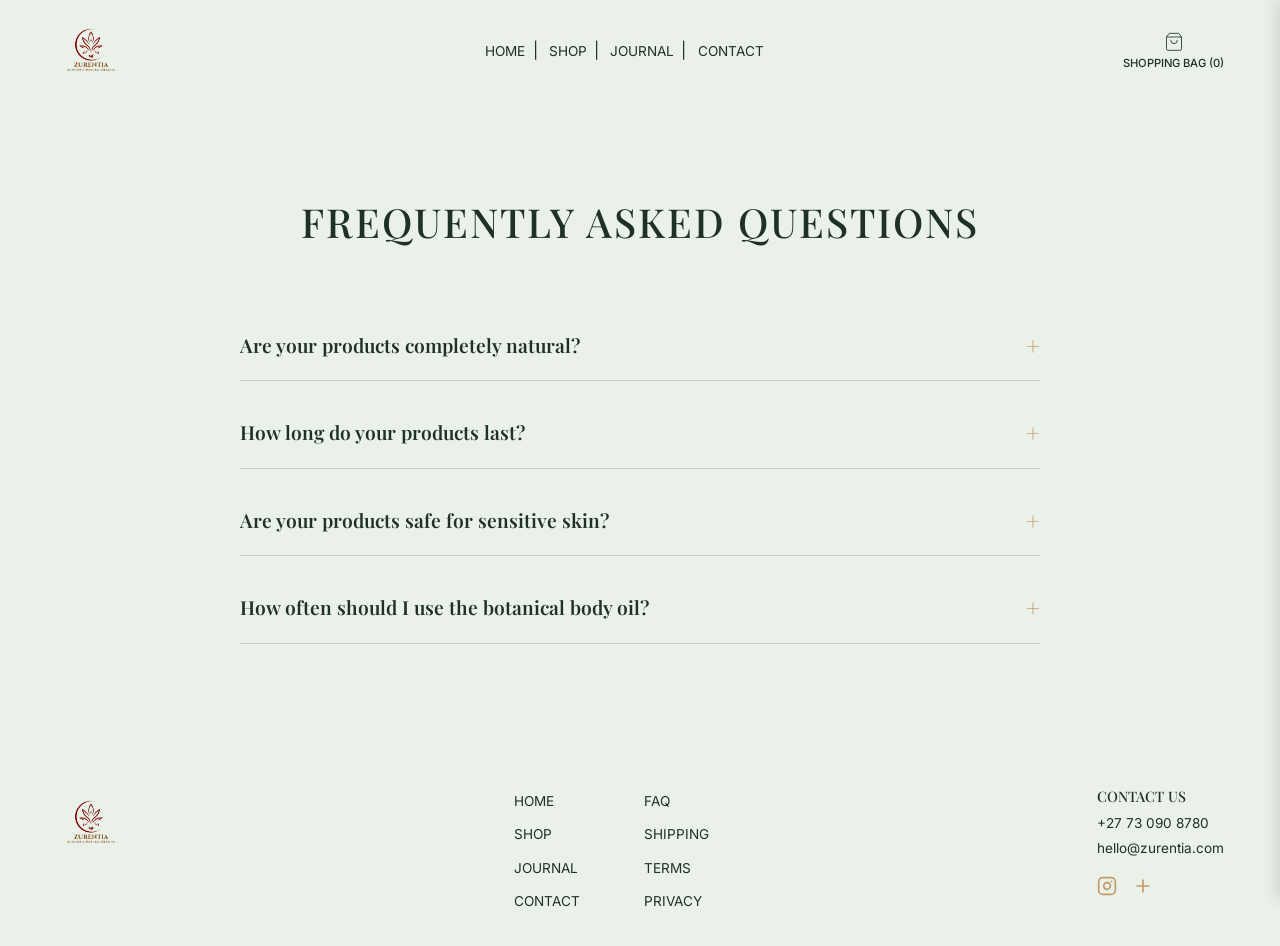
==== faq.html @ d0d3191d "feat: enhance UI/UX, add cookies prompt, scroll-to-top, and info pages" ====
<!DOCTYPE html>
<html lang="en">
<head>
    <meta charset="UTF-8">
    <meta name="viewport" content="width=device-width, initial-scale=1.0">
    <meta name="description" content="Frequently Asked Questions about Zurentia's natural healing products.">
    <title>FAQ | Zurentia | Authentic Natural Healing</title>
    <link href="https://fonts.googleapis.com/css2?family=Playfair+Display:ital,wght@0,400..900;1,400..900&family=Inter:wght@300;400;500;600&display=swap" rel="stylesheet">
    <link rel="icon" type="image/png" href="assets/logo.png">
    <link rel="stylesheet" href="styles.css">
</head>
<body>
    <header class="site-header">
        <div class="container header-inner">
            <div class="logo">
                <a href="index.html"><img src="assets/logo.png" alt="Zurentia Logo" id="logo-img"></a>
            </div>
            <nav class="main-nav">
                <ul>
                    <li><a href="index.html">HOME</a> <span class="separator">|</span></li>
                    <li><a href="shop.html">SHOP</a> <span class="separator">|</span></li>
                    <li><a href="index.html#journal">JOURNAL</a> <span class="separator">|</span></li>
                    <li><a href="index.html#contact">CONTACT</a></li>
                </ul>
            </nav>
            <div class="header-actions">
                <button class="action-item" id="cart-trigger" aria-label="Shopping Bag">
                    <svg aria-hidden="true" xmlns="http://www.w3.org/2000/svg" width="20" height="20" viewBox="0 0 24 24" fill="none" stroke="currentColor" stroke-width="1.5" stroke-linecap="round" stroke-linejoin="round"><path d="M6 2L3 6v14a2 2 0 0 0 2 2h14a2 2 0 0 0 2-2V6l-3-4z"></path><line x1="3" y1="6" x2="21" y2="6"></line><path d="M16 10a4 4 0 0 1-8 0"></path></svg>
                    <span>Shopping Bag (<span id="cart-count">0</span>)</span>
                </button>
            </div>
        </div>
    </header>

    <main class="container text-page animate-on-scroll visible">
        <h1>FREQUENTLY ASKED QUESTIONS</h1>
        
        <details class="faq-item">
            <summary>Are your products completely natural?</summary>
            <p>Yes. We pride ourselves on using 100% natural, sustainably sourced botanical ingredients. We never use synthetic fragrances, parabens, or artificial colors in our formulations.</p>
        </details>
        <details class="faq-item">
            <summary>How long do your products last?</summary>
            <p>Because we don't use chemical preservatives, our products have a natural shelf life of approximately 6 to 12 months. We recommend keeping them out of direct sunlight and in a cool, dry place to maintain their potency.</p>
        </details>
        <details class="faq-item">
            <summary>Are your products safe for sensitive skin?</summary>
            <p>Our ingredients are chosen for their gentle, healing properties, making them generally safe for all skin types. However, because botanicals are potent, we recommend doing a small patch test before full use if you have highly sensitive skin or known plant allergies.</p>
        </details>
        <details class="faq-item">
            <summary>How often should I use the botanical body oil?</summary>
            <p>For best results, we recommend applying our body oils daily, ideally right after a warm bath or shower when your skin is slightly damp, allowing it to deeply absorb the nourishing oils.</p>
        </details>
    </main>

    <footer class="site-footer">
        <div class="container footer-inner">
            <div class="footer-logo logo">
                <img src="assets/logo.png" alt="Zurentia Logo" class="bw-logo">
            </div>
            <div class="footer-links">
                <ul>
                    <li><a href="index.html">HOME</a></li>
                    <li><a href="shop.html">SHOP</a></li>
                    <li><a href="index.html#journal">JOURNAL</a></li>
                    <li><a href="index.html#contact">CONTACT</a></li>
                </ul>
                <ul>
                    <li><a href="faq.html" class="active">FAQ</a></li>
                    <li><a href="shipping.html">SHIPPING</a></li>
                    <li><a href="terms.html">TERMS</a></li>
                    <li><a href="privacy.html">PRIVACY</a></li>
                </ul>
            </div>
            <div class="footer-contact">
                <h4>CONTACT US</h4>
                <p>+27 73 090 8780</p>
                <p><a href="mailto:hello@zurentia.com">hello@zurentia.com</a></p>
                <div class="social-links">
                    <a href="#" aria-label="Instagram"><svg aria-hidden="true" xmlns="http://www.w3.org/2000/svg" width="20" height="20" viewBox="0 0 24 24" fill="none" stroke="currentColor" stroke-width="2" stroke-linecap="round" stroke-linejoin="round"><rect x="2" y="2" width="20" height="20" rx="5" ry="5"></rect><path d="M16 11.37A4 4 0 1 1 12.63 8 4 4 0 0 1 16 11.37z"></path><line x1="17.5" y1="6.5" x2="17.51" y2="6.5"></line></svg></a>
                    <a href="#" aria-label="Facebook"><svg aria-hidden="true" xmlns="http://www.w3.org/2000/svg" width="20" height="20" viewBox="0 0 24 24" fill="none" stroke="currentColor" stroke-width="2" stroke-linecap="round" stroke-linejoin="round"><line x1="12" y1="5" x2="12" y2="19"></line><line x1="5" y1="12" x2="19" y2="12"></line></svg></a>
                </div>
            </div>
        </div>
    </footer>

    <!-- Cart Drawer -->
    <div id="cart-overlay" class="cart-overlay" aria-hidden="true"></div>
    <aside id="cart-drawer" class="cart-drawer" aria-hidden="true">
        <div class="cart-header"><h2 id="drawer-title">Your Bag</h2><button class="cart-close" id="cart-close">&times;</button></div>
        <div id="cart-view" class="drawer-view active"><div class="cart-items" id="cart-items-container"></div><div class="cart-footer"><div class="cart-total"><span>Total</span><span id="cart-total-price">R 0</span></div><button class="btn btn-primary checkout-btn" id="go-to-checkout-btn">PROCEED TO CHECKOUT</button></div></div>
        <div id="checkout-view" class="drawer-view">
            <div class="checkout-form-container">
                <form id="whatsapp-checkout-form">
                    <div class="form-group"><label>Full Name</label><input type="text" id="customer-name" required></div>
                    <div class="form-group"><label>Phone Number</label><input type="text" id="customer-phone" required></div>
                    <div class="form-group"><label>Delivery Method</label><div class="radio-group"><label><input type="radio" name="delivery-method" value="Collection" checked> Collection</label><label><input type="radio" name="delivery-method" value="Delivery"> Delivery</label></div></div>
                    <div class="form-group" id="address-group" style="display: none;"><label>Delivery Address</label><textarea id="customer-address" rows="3"></textarea></div>
                </form>
            </div>
            <div class="cart-footer"><button class="btn btn-outline back-to-cart-btn" id="back-to-cart-btn">BACK</button><button type="submit" form="whatsapp-checkout-form" class="btn btn-whatsapp checkout-btn">SEND VIA WHATSAPP</button></div>
        </div>
    </aside>

    <script src="main.js"></script>
</body>
</html>
---- styles.css ----
/* ==========================================================================
   CSS Variables & Tokens
   ========================================================================== */
:root {
    /* Colors */
    --clr-bg-primary: #eaf1e8; /* Pale green background */
    --clr-bg-secondary: #9ecaa9; /* Sage green background */
    --clr-bg-dark: #234331; /* Dark forest green */
    
    --clr-text-primary: #1f3025; /* Dark forest green/black */
    --clr-text-light: #eaf1e8; /* Light text on dark bg */
    --clr-text-muted: #576d5e; /* Muted text */
    
    --clr-accent-gold: #c39a6b; /* Tan/Gold color */
    --clr-accent-gold-hover: #b0885a;
    
    /* Typography */
    --font-heading: 'Playfair Display', serif;
    --font-body: 'Inter', sans-serif;
    
    /* Spacing */
    --space-xs: 0.5rem;
    --space-sm: 1rem;
    --space-md: 2rem;
    --space-lg: 4rem;
    --space-xl: 6rem;
    
    /* Shadows */
    --shadow-sm: 0 2px 4px rgba(0,0,0,0.05);
    --shadow-md: 0 4px 8px rgba(0,0,0,0.1);
    
    /* Transitions */
    --transition-fast: 0.2s ease;
    --transition-base: 0.3s ease;
}

/* ==========================================================================
   Resets & Base Styles
   ========================================================================== */
*, *::before, *::after {
    box-sizing: border-box;
    margin: 0;
    padding: 0;
}

html {
    scroll-behavior: smooth;
}

body {
    font-family: var(--font-body);
    color: var(--clr-text-primary);
    background-color: var(--clr-bg-primary);
    line-height: 1.6;
    overflow-x: hidden;
}

h1, h2, h3, h4, h5, h6 {
    font-family: var(--font-heading);
    font-weight: 500;
    line-height: 1.2;
}

a {
    text-decoration: none;
    color: inherit;
    transition: color var(--transition-fast);
}

ul {
    list-style: none;
}

img {
    max-width: 100%;
    display: block;
}

.container {
    width: 100%;
    max-width: 1200px;
    margin: 0 auto;
    padding: 0 var(--space-sm);
}

.sr-only {
    position: absolute;
    width: 1px;
    height: 1px;
    padding: 0;
    margin: -1px;
    overflow: hidden;
    clip: rect(0, 0, 0, 0);
    white-space: nowrap;
    border-width: 0;
}

/* ==========================================================================
   Typography Utilities
   ========================================================================== */
.section-title {
    text-align: center;
    font-size: 2rem;
    margin-bottom: var(--space-lg);
    text-transform: uppercase;
    letter-spacing: 2px;
}

/* ==========================================================================
   Buttons
   ========================================================================== */
.btn {
    display: inline-block;
    padding: 0.8rem 1.5rem;
    border-radius: 50px;
    font-family: var(--font-body);
    font-size: 0.85rem;
    font-weight: 600;
    text-transform: uppercase;
    letter-spacing: 1px;
    cursor: pointer;
    transition: all var(--transition-base);
    border: none;
}

.btn-primary {
    background-color: var(--clr-accent-gold);
    color: white;
}

.btn-primary:hover {
    background-color: var(--clr-accent-gold-hover);
    transform: translateY(-2px);
    box-shadow: var(--shadow-sm);
}

.btn-secondary {
    background-color: var(--clr-accent-gold);
    color: white;
    padding: 0.5rem 1rem;
    font-size: 0.75rem;
}

.btn-secondary:hover {
    background-color: var(--clr-accent-gold-hover);
    transform: translateY(-2px);
}

.btn-outline {
    background-color: transparent;
    color: var(--clr-text-primary);
    border: 1px solid var(--clr-border, #ccc);
    margin-bottom: 0.5rem;
    width: 100%;
}

.btn-outline:hover {
    background-color: var(--clr-bg-secondary);
}

.btn-whatsapp {
    background-color: #25D366;
    color: white;
    width: 100%;
}

.btn-whatsapp:hover {
    background-color: #1ebe56;
    transform: translateY(-2px);
    box-shadow: var(--shadow-sm);
}

/* ==========================================================================
   Header
   ========================================================================== */
.site-header {
    background-color: var(--clr-bg-primary);
    padding: var(--space-sm) 0;
    position: sticky;
    top: 0;
    z-index: 100;
    border-bottom: 1px solid var(--clr-border);
}

.header-inner {
    display: flex;
    justify-content: space-between;
    align-items: center;
}

.logo {
    display: flex;
    align-items: center;
    gap: 0.5rem;
}

.logo img {
    height: 70px;
    width: auto;
    object-fit: contain;
    mix-blend-mode: multiply;
}

.logo-text {
    display: flex;
    flex-direction: column;
}

.brand-name {
    font-family: var(--font-heading);
    font-size: 1.2rem;
    font-weight: 600;
    letter-spacing: 1px;
}

.brand-tagline {
    font-size: 0.5rem;
    text-transform: uppercase;
    letter-spacing: 0.5px;
}

.main-nav ul {
    display: flex;
    align-items: center;
    gap: 0.5rem;
}

.main-nav a {
    font-size: 0.85rem;
    text-transform: uppercase;
    color: var(--clr-text-primary);
}

.main-nav .separator {
    color: var(--clr-text-primary);
    margin: 0 0.2rem;
}

.main-nav a.active, .main-nav a:hover {
    font-weight: 600;
}

.header-actions {
    display: flex;
    gap: 1.5rem;
}

.action-item {
    display: flex;
    flex-direction: column;
    align-items: center;
    gap: 0.2rem;
    font-size: 0.7rem;
    color: var(--clr-text-primary);
    text-transform: uppercase;
    font-weight: 500;
}

.action-item svg {
    color: var(--clr-text-primary);
    stroke-width: 1;
}

/* ==========================================================================
   Hero Section
   ========================================================================== */
.hero {
    position: relative;
    height: 80vh;
    min-height: 500px;
    display: flex;
    align-items: center;
    background-color: #d8e5dd; /* Fallback */
}

.hero-bg {
    position: absolute;
    top: 0;
    left: 0;
    width: 100%;
    height: 100%;
    z-index: 0;
    overflow: hidden;
}

.hero-bg img {
    width: 100%;
    height: 100%;
    object-fit: cover;
    opacity: 0.8;
}

.hero-content {
    position: relative;
    z-index: 1;
    width: 100%;
    display: flex;
    flex-direction: column;
    align-items: flex-end;
    padding-right: 5%;
}

.search-bar {
    position: absolute;
    top: 20px;
    right: 20px;
    background: white;
    border-radius: 50px;
    padding: 0.5rem 1rem;
    display: flex;
    align-items: center;
    gap: 0.5rem;
    box-shadow: var(--shadow-sm);
    width: 250px;
}

.search-bar input {
    border: none;
    outline: none;
    width: 100%;
    font-family: var(--font-body);
}

.search-bar svg {
    color: var(--clr-accent-gold);
}

.hero-text-box {
    background: rgba(255, 255, 255, 0.4);
    backdrop-filter: blur(8px);
    -webkit-backdrop-filter: blur(8px);
    border: 1px solid rgba(255, 255, 255, 0.5);
    padding: var(--space-md);
    border-radius: 10px;
    max-width: 500px;
    text-align: right;
}

.hero h1 {
    font-size: 2.5rem;
    margin-bottom: var(--space-sm);
}

.hero p {
    font-size: 1rem;
    margin-bottom: var(--space-md);
}

/* ==========================================================================
   Products Section
   ========================================================================== */
.products-section {
    padding: var(--space-xl) 0;
    background: linear-gradient(135deg, #a8d5b4 0%, var(--clr-bg-secondary) 100%);
    display: grid;
    grid-template-columns: 1fr 1fr;
    gap: var(--space-lg);
    position: relative;
}

/* Extend the background color of the products section to full width */
.products-section::before {
    content: '';
    position: absolute;
    top: 0;
    left: 50%;
    transform: translateX(-50%);
    width: 100vw;
    height: 100%;
    background: linear-gradient(135deg, #a8d5b4 0%, var(--clr-bg-secondary) 100%);
    z-index: -1;
}

.products-grid {
    display: grid;
    grid-template-columns: 1fr 1fr;
    gap: var(--space-md);
}

.product-card {
    text-align: center;
    display: flex;
    flex-direction: column;
    align-items: center;
    transition: transform var(--transition-base);
}

.product-card:hover {
    transform: translateY(-5px);
}

.product-image {
    position: relative;
    width: 100%;
    aspect-ratio: 1;
    margin-bottom: var(--space-sm);
    border: 5px solid rgba(255,255,255,0.4); /* subtle frame */
    box-shadow: 0 10px 20px rgba(0,0,0,0.05);
}

.product-image img {
    width: 100%;
    height: 100%;
    object-fit: cover;
}

.badge {
    position: absolute;
    top: -10px;
    right: -10px;
    background-color: var(--clr-accent-gold);
    color: white;
    font-size: 0.7rem;
    font-weight: bold;
    width: 50px;
    height: 50px;
    display: flex;
    align-items: center;
    justify-content: center;
    text-align: center;
    border-radius: 50%;
    text-transform: capitalize;
    line-height: 1.1;
    box-shadow: 0 4px 6px rgba(0,0,0,0.1);
}

.product-card h3 {
    font-size: 0.95rem;
    margin-bottom: 0.2rem;
    font-family: var(--font-body);
    font-weight: 600;
}

.product-card .price {
    font-weight: 600;
    margin-bottom: var(--space-sm);
    font-size: 0.9rem;
}

/* Promo Block */
.promo-block {
    display: flex;
    flex-direction: column;
    justify-content: center;
}

.promo-content {
    padding-bottom: var(--space-md);
}

.promo-content h2 {
    font-size: 2.2rem;
    margin-bottom: var(--space-sm);
    color: var(--clr-text-primary);
}

.promo-content p {
    font-size: 0.9rem;
    max-width: 80%;
}

.promo-image {
    width: 100%;
    aspect-ratio: 4/3;
    border: 5px solid rgba(255,255,255,0.4);
    box-shadow: 0 10px 20px rgba(0,0,0,0.05);
}

.promo-image img {
    width: 100%;
    height: 100%;
    object-fit: cover;
}

/* ==========================================================================
   Journal Section
   ========================================================================== */
.journal-section {
    padding: var(--space-xl) 0;
    background: radial-gradient(circle at top center, #2c523d 0%, var(--clr-bg-dark) 100%);
    color: var(--clr-text-light);
    position: relative;
}

/* Extend background to full width */
.journal-section::before {
    content: '';
    position: absolute;
    top: 0;
    left: 50%;
    transform: translateX(-50%);
    width: 100vw;
    height: 100%;
    background: radial-gradient(circle at top center, #2c523d 0%, var(--clr-bg-dark) 100%);
    z-index: -1;
}

.journal-section .section-title {
    color: var(--clr-accent-gold);
}

.journal-grid {
    display: grid;
    grid-template-columns: repeat(3, 1fr);
    gap: var(--space-md);
}

.journal-card {
    transition: transform var(--transition-base);
    cursor: pointer;
}

.journal-card:hover {
    transform: translateY(-5px);
}

.journal-card:hover .journal-image img {
    transform: scale(1.05);
    transition: transform 0.5s ease;
}

.journal-image {
    position: relative;
    height: 200px;
    border-radius: 5px;
    overflow: hidden;
    margin-bottom: var(--space-sm);
}

.journal-image img {
    width: 100%;
    height: 100%;
    object-fit: cover;
}

.journal-letter {
    position: absolute;
    bottom: 10px;
    left: 10px;
    font-family: var(--font-heading);
    font-size: 3rem;
    color: var(--clr-accent-gold);
    line-height: 1;
    text-shadow: 2px 2px 4px rgba(0,0,0,0.5);
}

.journal-card h3 {
    font-size: 1.1rem;
    margin-bottom: 0.5rem;
}

.journal-card .date {
    font-size: 0.8rem;
    color: #9abfa9;
}

/* ==========================================================================
   Newsletter Section
   ========================================================================== */
.newsletter-section {
    padding: var(--space-lg) 0;
    text-align: center;
    background-color: var(--clr-bg-primary);
}

.newsletter-section h2 {
    font-size: 1.8rem;
    margin-bottom: var(--space-md);
    color: var(--clr-accent-gold);
    letter-spacing: 2px;
}

.newsletter-form {
    display: flex;
    justify-content: center;
    max-width: 500px;
    margin: 0 auto;
    position: relative;
}

.newsletter-form input {
    padding: 1rem 1.5rem;
    border-radius: 50px;
    border: none;
    background-color: #000;
    color: white;
    flex-grow: 1;
    font-family: var(--font-body);
    padding-right: 150px;
}

.newsletter-form input::placeholder {
    color: #999;
}

.newsletter-form .btn {
    position: absolute;
    right: 5px;
    top: 5px;
    bottom: 5px;
    padding: 0 1.5rem;
    border-radius: 50px;
}

/* ==========================================================================
   Footer
   ========================================================================== */
.site-footer {
    padding: var(--space-md) 0;
    background-color: var(--clr-bg-primary);
    border-top: 1px solid var(--clr-border);
}

.footer-inner {
    display: flex;
    justify-content: space-between;
    align-items: flex-start;
}

.footer-links {
    display: flex;
    gap: 4rem;
}

.footer-links ul {
    display: flex;
    flex-direction: column;
    gap: 0.5rem;
}

.footer-links a {
    font-size: 0.85rem;
    color: var(--clr-text-primary);
    transition: color var(--transition-fast);
}

.footer-links a:hover {
    color: var(--clr-accent-gold);
}

.footer-contact h4 {
    margin-bottom: 0.5rem;
    font-size: 0.9rem;
}

.footer-contact p {
    font-size: 0.85rem;
    margin-bottom: 0.2rem;
}

.social-links {
    margin-top: 1rem;
    display: flex;
    gap: 1rem;
}

.social-links svg {
    color: var(--clr-accent-gold);
}

/* Responsive */
@media (max-width: 900px) {
    .products-section {
        grid-template-columns: 1fr;
    }
    .journal-grid {
        grid-template-columns: 1fr;
    }
    .hero-text-box {
        text-align: center;
        margin: 0 auto;
    }
    .hero-content {
        align-items: center;
        padding: 0;
        justify-content: center;
        height: 100%;
    }
    .search-bar {
        position: static;
        margin-bottom: var(--space-md);
    }
    .footer-inner {
        flex-direction: column;
        gap: 2rem;
        align-items: center;
        text-align: center;
    }
}

/* ==========================================================================
   Enhancements: Animations, Accessibility, & Modal
   ========================================================================== */

/* Accessibility Focus States */
a:focus-visible, button:focus-visible, input:focus-visible {
    outline: 2px solid var(--clr-accent-gold);
    outline-offset: 4px;
}

/* Scroll Animations */
.animate-on-scroll {
    opacity: 0;
    transform: translateY(30px);
    transition: opacity 0.8s ease-out, transform 0.8s ease-out;
}

.animate-on-scroll.visible {
    opacity: 1;
    transform: translateY(0);
}

/* Sticky Header Scroll State */
.site-header {
    transition: box-shadow var(--transition-base), padding var(--transition-base);
}

.site-header.header-scrolled {
    box-shadow: var(--shadow-md);
    padding: 0.5rem 0;
}

/* Quick View Modal */
.modal {
    position: fixed;
    top: 0;
    left: 0;
    width: 100vw;
    height: 100vh;
    z-index: 1000;
    display: flex;
    align-items: center;
    justify-content: center;
    opacity: 0;
    visibility: hidden;
    transition: opacity var(--transition-base), visibility var(--transition-base);
}

.modal.active {
    opacity: 1;
    visibility: visible;
}

.modal-overlay {
    position: absolute;
    top: 0;
    left: 0;
    width: 100%;
    height: 100%;
    background: rgba(0,0,0,0.6);
    backdrop-filter: blur(5px);
    cursor: pointer;
}

.modal-content {
    position: relative;
    background: var(--clr-bg-primary);
    width: 90%;
    max-width: 800px;
    border-radius: 10px;
    z-index: 1001;
    box-shadow: 0 25px 50px rgba(0,0,0,0.2);
    transform: translateY(20px);
    transition: transform 0.4s cubic-bezier(0.175, 0.885, 0.32, 1.275);
    overflow: hidden;
}

.modal.active .modal-content {
    transform: translateY(0);
}

.modal-close {
    position: absolute;
    top: 15px;
    right: 15px;
    background: none;
    border: none;
    font-size: 2rem;
    color: var(--clr-text-primary);
    cursor: pointer;
    line-height: 1;
    z-index: 10;
    transition: color var(--transition-fast);
}

.modal-close:hover {
    color: var(--clr-accent-gold);
}

.modal-body {
    display: grid;
    grid-template-columns: 1fr 1fr;
    gap: var(--space-md);
}

.modal-image img {
    width: 100%;
    height: 100%;
    object-fit: cover;
    aspect-ratio: 1;
}

.modal-info {
    padding: var(--space-md);
    display: flex;
    flex-direction: column;
    justify-content: center;
}

.modal-info h2 {
    font-size: 1.8rem;
    margin-bottom: 0.5rem;
}

.modal-info .price {
    font-size: 1.2rem;
    font-weight: 600;
    color: var(--clr-accent-gold);
    margin-bottom: var(--space-sm);
}

.modal-info .description {
    margin-bottom: var(--space-sm);
    color: var(--clr-text-muted);
}

.modal-quantity-wrapper {
    margin-bottom: var(--space-md);
    display: flex;
    align-items: center;
}

.modal-quantity-wrapper .quantity-controls {
    width: 120px;
    justify-content: space-between;
}

@media (max-width: 768px) {
    .modal-body {
        grid-template-columns: 1fr;
    }
    .modal-image img {
        max-height: 300px;
    }
}

/* ==========================================================================
   Cart Drawer
   ========================================================================== */
.action-item {
    background: none;
    border: none;
    cursor: pointer;
    font-family: inherit;
    padding: 0;
}

.cart-overlay {
    position: fixed;
    top: 0;
    left: 0;
    width: 100vw;
    height: 100vh;
    background: rgba(0,0,0,0.5);
    z-index: 1050;
    opacity: 0;
    visibility: hidden;
    transition: opacity var(--transition-base), visibility var(--transition-base);
}

.cart-overlay.active {
    opacity: 1;
    visibility: visible;
}

.cart-drawer {
    position: fixed;
    top: 0;
    right: -400px;
    width: 100%;
    max-width: 400px;
    height: 100vh;
    background-color: var(--clr-bg-primary);
    z-index: 1100;
    box-shadow: -5px 0 15px rgba(0,0,0,0.1);
    display: flex;
    flex-direction: column;
    transition: right 0.4s cubic-bezier(0.175, 0.885, 0.32, 1);
}

.cart-drawer.active {
    right: 0;
}

.cart-header {
    padding: var(--space-md);
    border-bottom: 1px solid var(--clr-border);
    display: flex;
    justify-content: space-between;
    align-items: center;
}

.cart-header h2 {
    font-size: 1.5rem;
    margin: 0;
}

.cart-close {
    background: none;
    border: none;
    font-size: 2rem;
    cursor: pointer;
    color: var(--clr-text-primary);
    line-height: 1;
    transition: color var(--transition-fast);
}

.cart-close:hover {
    color: var(--clr-accent-gold);
}

/* View Toggling inside Drawer */
.drawer-view {
    display: none;
    flex-direction: column;
    flex-grow: 1;
    overflow: hidden;
}

.drawer-view.active {
    display: flex;
}

.cart-items {
    flex-grow: 1;
    overflow-y: auto;
    padding: var(--space-md);
    display: flex;
    flex-direction: column;
    gap: var(--space-md);
}

.empty-cart-msg {
    text-align: center;
    color: var(--clr-text-muted);
    margin-top: var(--space-lg);
}

.cart-item {
    display: flex;
    gap: var(--space-sm);
    border-bottom: 1px solid var(--clr-border);
    padding-bottom: var(--space-sm);
}

.cart-item-img {
    width: 80px;
    height: 80px;
    object-fit: cover;
    border-radius: 5px;
}

.cart-item-info {
    flex-grow: 1;
    display: flex;
    flex-direction: column;
    justify-content: space-between;
}

.cart-item-title {
    font-size: 0.9rem;
    font-weight: 600;
}

.cart-item-price {
    font-size: 0.85rem;
    color: var(--clr-accent-gold);
}

.cart-item-actions {
    display: flex;
    justify-content: space-between;
    align-items: center;
    margin-top: 0.5rem;
}

.quantity-controls {
    display: flex;
    align-items: center;
    border: 1px solid var(--clr-border);
    border-radius: 20px;
    overflow: hidden;
}

.qty-btn {
    background: none;
    border: none;
    padding: 0.2rem 0.6rem;
    cursor: pointer;
    font-size: 1rem;
    color: var(--clr-text-primary);
}

.qty-btn:hover {
    background-color: var(--clr-bg-secondary);
}

.qty-val {
    padding: 0 0.5rem;
    font-size: 0.85rem;
}

.remove-btn {
    background: none;
    border: none;
    font-size: 0.75rem;
    text-decoration: underline;
    color: var(--clr-text-muted);
    cursor: pointer;
}

.remove-btn:hover {
    color: red;
}

.cart-footer {
    padding: var(--space-md);
    border-top: 1px solid var(--clr-border);
    background-color: var(--clr-bg-primary);
}

.cart-total {
    display: flex;
    justify-content: space-between;
    font-size: 1.2rem;
    font-weight: 600;
    margin-bottom: var(--space-sm);
}

.checkout-btn {
    width: 100%;
    text-align: center;
}

/* ==========================================================================
   Checkout Form
   ========================================================================== */
.checkout-form-container {
    padding: var(--space-md);
    flex-grow: 1;
    overflow-y: auto;
}

.form-group {
    margin-bottom: var(--space-sm);
}

.form-group label {
    display: block;
    margin-bottom: 0.3rem;
    font-size: 0.9rem;
    font-weight: 600;
}

.form-group input[type="text"],
.form-group textarea {
    width: 100%;
    padding: 0.8rem;
    border: 1px solid var(--clr-border);
    border-radius: 5px;
    font-family: var(--font-body);
    background-color: white;
}

.radio-group {
    display: flex;
    gap: 1rem;
    padding: 0.5rem 0;
}

.radio-group label {
    font-weight: normal;
    display: flex;
    align-items: center;
    gap: 0.3rem;
    cursor: pointer;
}

/* ==========================================================================
   Shop Page Layout
   ========================================================================== */
.shop-page {
    padding: var(--space-xl) 0;
}

.shop-page .page-title {
    text-align: center;
    font-size: 2.5rem;
    margin-bottom: var(--space-lg);
    letter-spacing: 2px;
}

.shop-layout {
    display: grid;
    grid-template-columns: 250px 1fr;
    gap: var(--space-lg);
}

.shop-sidebar {
    background: white;
    padding: var(--space-md);
    border-radius: 10px;
    box-shadow: var(--shadow-sm);
    height: fit-content;
    position: sticky;
    top: 100px;
}

.filter-group {
    margin-bottom: var(--space-md);
}

.filter-group h3 {
    font-size: 1.1rem;
    margin-bottom: var(--space-sm);
    border-bottom: 1px solid var(--clr-border);
    padding-bottom: 0.3rem;
}

.checkbox-label, .radio-label {
    display: flex;
    align-items: center;
    gap: 0.5rem;
    margin-bottom: 0.5rem;
    font-size: 0.9rem;
    cursor: pointer;
}

.checkbox-label input, .radio-label input {
    accent-color: var(--clr-accent-gold);
}

.sidebar-search {
    position: relative;
    width: 100%;
    margin-bottom: var(--space-sm);
    top: 0;
    right: 0;
    box-shadow: none;
    border: 1px solid var(--clr-border);
}

.shop-header-actions {
    display: none;
    margin-bottom: var(--space-md);
    text-align: center;
}

.sidebar-header {
    display: none;
    justify-content: space-between;
    align-items: center;
    margin-bottom: var(--space-md);
    padding-bottom: var(--space-sm);
    border-bottom: 1px solid var(--clr-border);
}

.sidebar-close {
    background: none;
    border: none;
    font-size: 2rem;
    cursor: pointer;
    line-height: 1;
    color: var(--clr-text-primary);
}

@media (max-width: 900px) {
    .shop-header-actions {
        display: block;
    }
    .mobile-filter-btn {
        width: 100%;
        display: flex;
        justify-content: center;
        align-items: center;
    }
    .shop-layout {
        grid-template-columns: 1fr;
    }
    .sidebar-header {
        display: flex;
    }
    .shop-sidebar {
        position: fixed;
        top: 0;
        left: -100%;
        width: 300px;
        max-width: 85vw;
        height: 100vh;
        z-index: 1060;
        border-radius: 0;
        margin-bottom: 0;
        overflow-y: auto;
        transition: left 0.3s cubic-bezier(0.175, 0.885, 0.32, 1.275);
    }
    .shop-sidebar.active {
        left: 0;
    }
}

/* ==========================================================================
   Toast Notifications
   ========================================================================== */
.toast-container {
    position: fixed;
    bottom: 90px;
    right: 30px;
    display: flex;
    flex-direction: column;
    gap: 10px;
    z-index: 9999;
    pointer-events: none;
}

.toast {
    background-color: var(--clr-text-primary);
    color: white;
    padding: 12px 24px;
    border-radius: 5px;
    font-family: var(--font-body);
    font-size: 0.95rem;
    box-shadow: 0 4px 12px rgba(0,0,0,0.15);
    opacity: 0;
    transform: translateY(20px);
    animation: toast-in 0.3s cubic-bezier(0.175, 0.885, 0.32, 1.275) forwards;
}

.toast.error {
    background-color: #8b0000;
}

.toast.toast-out {
    animation: toast-out 0.3s ease-in forwards;
}

@keyframes toast-in {
    to { opacity: 1; transform: translateY(0); }
}

@keyframes toast-out {
    to { opacity: 0; transform: translateY(-10px); }
}

/* ==========================================================================
   Text Pages (FAQ, Privacy, Terms, Shipping)
   ========================================================================== */
.text-page {
    padding: var(--space-xl) 0;
    max-width: 800px;
    margin: 0 auto;
}

.text-page h1 {
    font-size: 2.5rem;
    margin-bottom: var(--space-lg);
    text-align: center;
    letter-spacing: 2px;
}

.text-page h2 {
    font-size: 1.5rem;
    margin-top: var(--space-md);
    margin-bottom: var(--space-sm);
    color: var(--clr-accent-gold);
}

.text-page p {
    margin-bottom: var(--space-md);
    color: var(--clr-text-muted);
}

.text-page ul {
    list-style: disc;
    margin-left: var(--space-md);
    margin-bottom: var(--space-md);
    color: var(--clr-text-muted);
}

.text-page li {
    margin-bottom: 0.5rem;
}

/* FAQ Accordion */
.faq-item {
    margin-bottom: var(--space-sm);
    border-bottom: 1px solid var(--clr-border, #ccc);
}

.faq-item summary {
    font-family: var(--font-heading);
    font-weight: 600;
    font-size: 1.2rem;
    padding: 1rem 0;
    cursor: pointer;
    outline: none;
    list-style: none;
    display: flex;
    justify-content: space-between;
    align-items: center;
}

.faq-item summary::-webkit-details-marker {
    display: none;
}

.faq-item summary::after {
    content: '+';
    font-size: 1.5rem;
    color: var(--clr-accent-gold);
    transition: transform 0.3s;
}

.faq-item[open] summary::after {
    transform: rotate(45deg);
}

.faq-item p {
    padding-bottom: 1rem;
    margin-bottom: 0;
}

/* ==========================================================================
   Scroll To Top Button
   ========================================================================== */
.scroll-top-btn {
    position: fixed;
    bottom: 30px;
    right: 30px;
    background-color: var(--clr-accent-gold);
    color: white;
    width: 45px;
    height: 45px;
    border-radius: 50%;
    display: flex;
    align-items: center;
    justify-content: center;
    border: none;
    cursor: pointer;
    box-shadow: var(--shadow-md);
    opacity: 0;
    visibility: hidden;
    transform: translateY(20px);
    transition: all var(--transition-base);
    z-index: 900;
}

.scroll-top-btn.visible {
    opacity: 1;
    visibility: visible;
    transform: translateY(0);
}

.scroll-top-btn:hover {
    background-color: var(--clr-accent-gold-hover);
    transform: translateY(-3px);
}

/* ==========================================================================
   Cookies Prompt
   ========================================================================== */
.cookies-banner {
    position: fixed;
    bottom: -150%;
    left: 0;
    width: 100%;
    background-color: var(--clr-bg-dark);
    color: var(--clr-text-light);
    padding: var(--space-sm) var(--space-md);
    z-index: 10000;
    box-shadow: 0 -5px 15px rgba(0,0,0,0.2);
    display: flex;
    justify-content: space-between;
    align-items: center;
    transition: bottom 0.5s cubic-bezier(0.175, 0.885, 0.32, 1);
}

.cookies-banner.visible {
    bottom: 0;
}

.cookies-content {
    flex-grow: 1;
    padding-right: var(--space-md);
}

.cookies-content p {
    font-size: 0.9rem;
    margin: 0;
}

.cookies-content a {
    color: var(--clr-accent-gold);
    text-decoration: underline;
}

.cookies-actions {
    display: flex;
    gap: 1rem;
    flex-shrink: 0;
}

@media (max-width: 768px) {
    .scroll-top-btn {
        bottom: 20px;
        right: 20px;
        width: 40px;
        height: 40px;
    }
    
    .toast-container {
        bottom: 80px;
        right: 20px;
    }

    .cookies-banner {
        flex-direction: column;
        text-align: center;
        gap: 1rem;
        padding: var(--space-sm);
    }
    
    .cookies-content {
        padding-right: 0;
    }
}
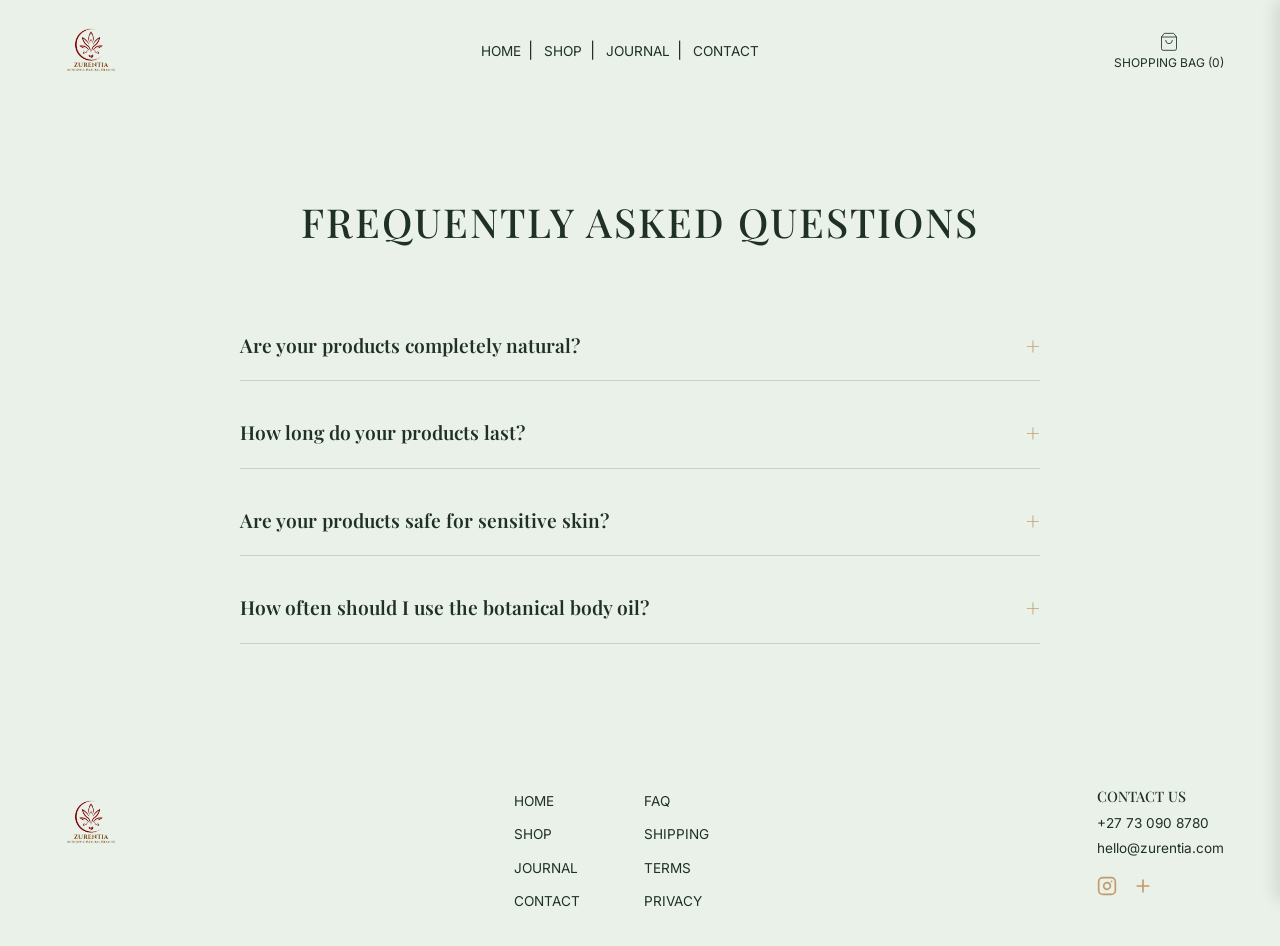
==== commit 3975b74f: "feat: implement full mobile responsiveness and hamburger menu" ====
--- a/faq.html
+++ b/faq.html
@@ -15,7 +15,7 @@
             <div class="logo">
                 <a href="index.html"><img src="assets/logo.png" alt="Zurentia Logo" id="logo-img"></a>
             </div>
-            <nav class="main-nav">
+            <nav class="main-nav" id="main-nav">
                 <ul>
                     <li><a href="index.html">HOME</a> <span class="separator">|</span></li>
                     <li><a href="shop.html">SHOP</a> <span class="separator">|</span></li>
@@ -26,7 +26,12 @@
             <div class="header-actions">
                 <button class="action-item" id="cart-trigger" aria-label="Shopping Bag">
                     <svg aria-hidden="true" xmlns="http://www.w3.org/2000/svg" width="20" height="20" viewBox="0 0 24 24" fill="none" stroke="currentColor" stroke-width="1.5" stroke-linecap="round" stroke-linejoin="round"><path d="M6 2L3 6v14a2 2 0 0 0 2 2h14a2 2 0 0 0 2-2V6l-3-4z"></path><line x1="3" y1="6" x2="21" y2="6"></line><path d="M16 10a4 4 0 0 1-8 0"></path></svg>
-                    <span>Shopping Bag (<span id="cart-count">0</span>)</span>
+                    <span class="desktop-only">Shopping Bag (<span id="cart-count">0</span>)</span>
+                    <span class="mobile-only" id="cart-count-mobile" aria-hidden="true" style="display: none;">0</span>
+                </button>
+                <button class="action-item mobile-menu-btn" id="mobile-menu-btn" aria-label="Menu" aria-expanded="false" aria-controls="main-nav">
+                    <svg aria-hidden="true" xmlns="http://www.w3.org/2000/svg" width="20" height="20" viewBox="0 0 24 24" fill="none" stroke="currentColor" stroke-width="1.5" stroke-linecap="round" stroke-linejoin="round"><line x1="3" y1="12" x2="21" y2="12"></line><line x1="3" y1="6" x2="21" y2="6"></line><line x1="3" y1="18" x2="21" y2="18"></line></svg>
+                    <span>Menu</span>
                 </button>
             </div>
         </div>
--- a/styles.css
+++ b/styles.css
@@ -249,16 +249,29 @@
     display: flex;
     flex-direction: column;
     align-items: center;
-    gap: 0.2rem;
-    font-size: 0.7rem;
+    background: none;
+    border: none;
+    cursor: pointer;
     color: var(--clr-text-primary);
+    font-family: var(--font-body);
+    font-size: 0.75rem;
     text-transform: uppercase;
-    font-weight: 500;
 }
 
 .action-item svg {
-    color: var(--clr-text-primary);
+    margin-bottom: 0.2rem;
     stroke-width: 1;
+}
+
+/* Mobile Menu Utilities */
+.mobile-menu-btn {
+    display: none;
+}
+.mobile-only {
+    display: none !important;
+}
+.desktop-only {
+    display: inline;
 }
 
 /* ==========================================================================
@@ -1432,4 +1445,79 @@
     .cookies-content {
         padding-right: 0;
     }
-}
+
+    /* Header & Mobile Nav */
+    .mobile-menu-btn {
+        display: flex;
+    }
+    .desktop-only {
+        display: none !important;
+    }
+    .mobile-only {
+        display: inline-block !important;
+    }
+
+    #cart-count-mobile {
+        background: var(--clr-accent-gold);
+        color: white;
+        font-size: 0.7rem;
+        padding: 2px 6px;
+        border-radius: 10px;
+        position: absolute;
+        top: -5px;
+        right: -5px;
+    }
+    
+    #cart-trigger {
+        position: relative;
+    }
+
+    .main-nav {
+        display: none;
+        position: absolute;
+        top: 100%;
+        left: 0;
+        width: 100%;
+        background-color: var(--clr-bg-primary);
+        border-bottom: 1px solid var(--clr-border);
+        box-shadow: 0 10px 15px -3px rgba(0,0,0,0.1);
+        z-index: 99;
+    }
+    
+    .main-nav.active {
+        display: block;
+    }
+    
+    .main-nav ul {
+        flex-direction: column;
+        padding: var(--space-md);
+        gap: 1.5rem;
+    }
+    
+    .main-nav .separator {
+        display: none;
+    }
+
+    /* Scaling Typography and Spacing */
+    .hero h1 {
+        font-size: 1.8rem;
+    }
+    .hero p {
+        font-size: 0.95rem;
+    }
+    .text-page {
+        padding: var(--space-lg) var(--space-sm);
+    }
+    .footer-inner {
+        gap: 2rem;
+    }
+    .footer-links {
+        flex-direction: column;
+        gap: 2rem;
+    }
+    .modal-content {
+        margin: var(--space-sm);
+        max-height: 90vh;
+        overflow-y: auto;
+    }
+}
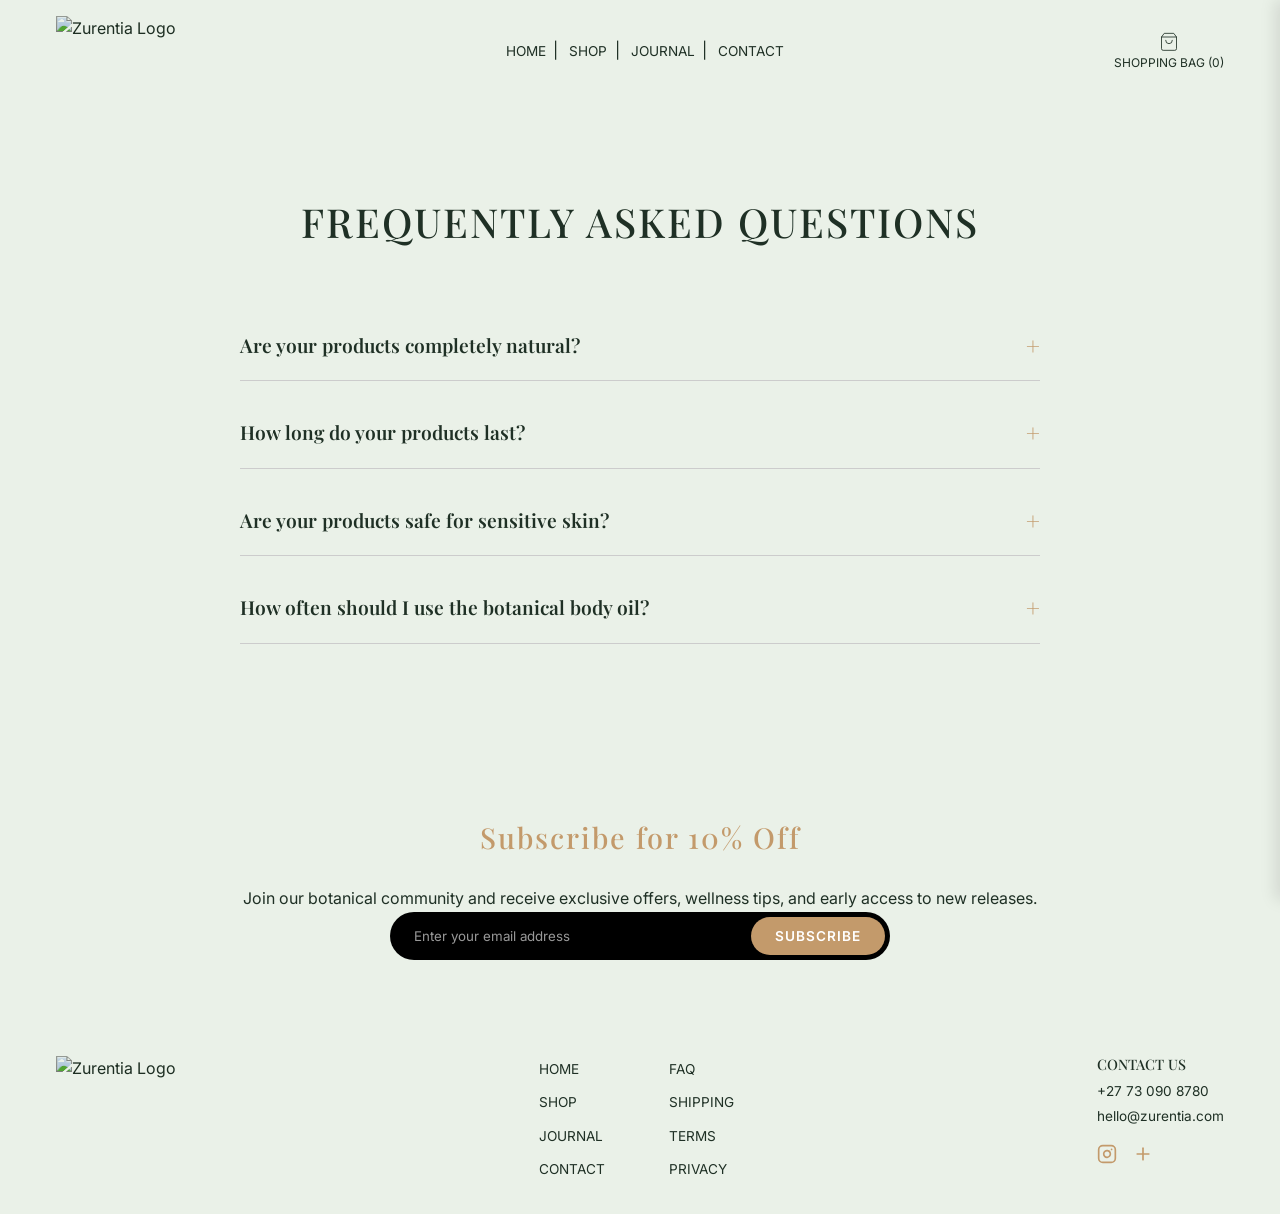
==== commit 10ffd055: "Enhance mobile responsiveness, add UI features, and fix cart/WhatsApp bugs" ====
--- a/faq.html
+++ b/faq.html
@@ -58,6 +58,19 @@
         </details>
     </main>
 
+    
+    <!-- Newsletter Section -->
+    <section class="newsletter-section">
+        <div class="container text-center">
+            <h2>Subscribe for 10% Off</h2>
+            <p>Join our botanical community and receive exclusive offers, wellness tips, and early access to new releases.</p>
+            <form class="newsletter-form" onsubmit="event.preventDefault(); alert('Thank you for subscribing to Zurentia!');">
+                <input type="email" placeholder="Enter your email address" required>
+                <button type="submit" class="btn btn-primary">SUBSCRIBE</button>
+            </form>
+        </div>
+    </section>
+
     <footer class="site-footer">
         <div class="container footer-inner">
             <div class="footer-logo logo">
@@ -108,5 +121,6 @@
     </aside>
 
     <script src="main.js"></script>
+
 </body>
 </html>
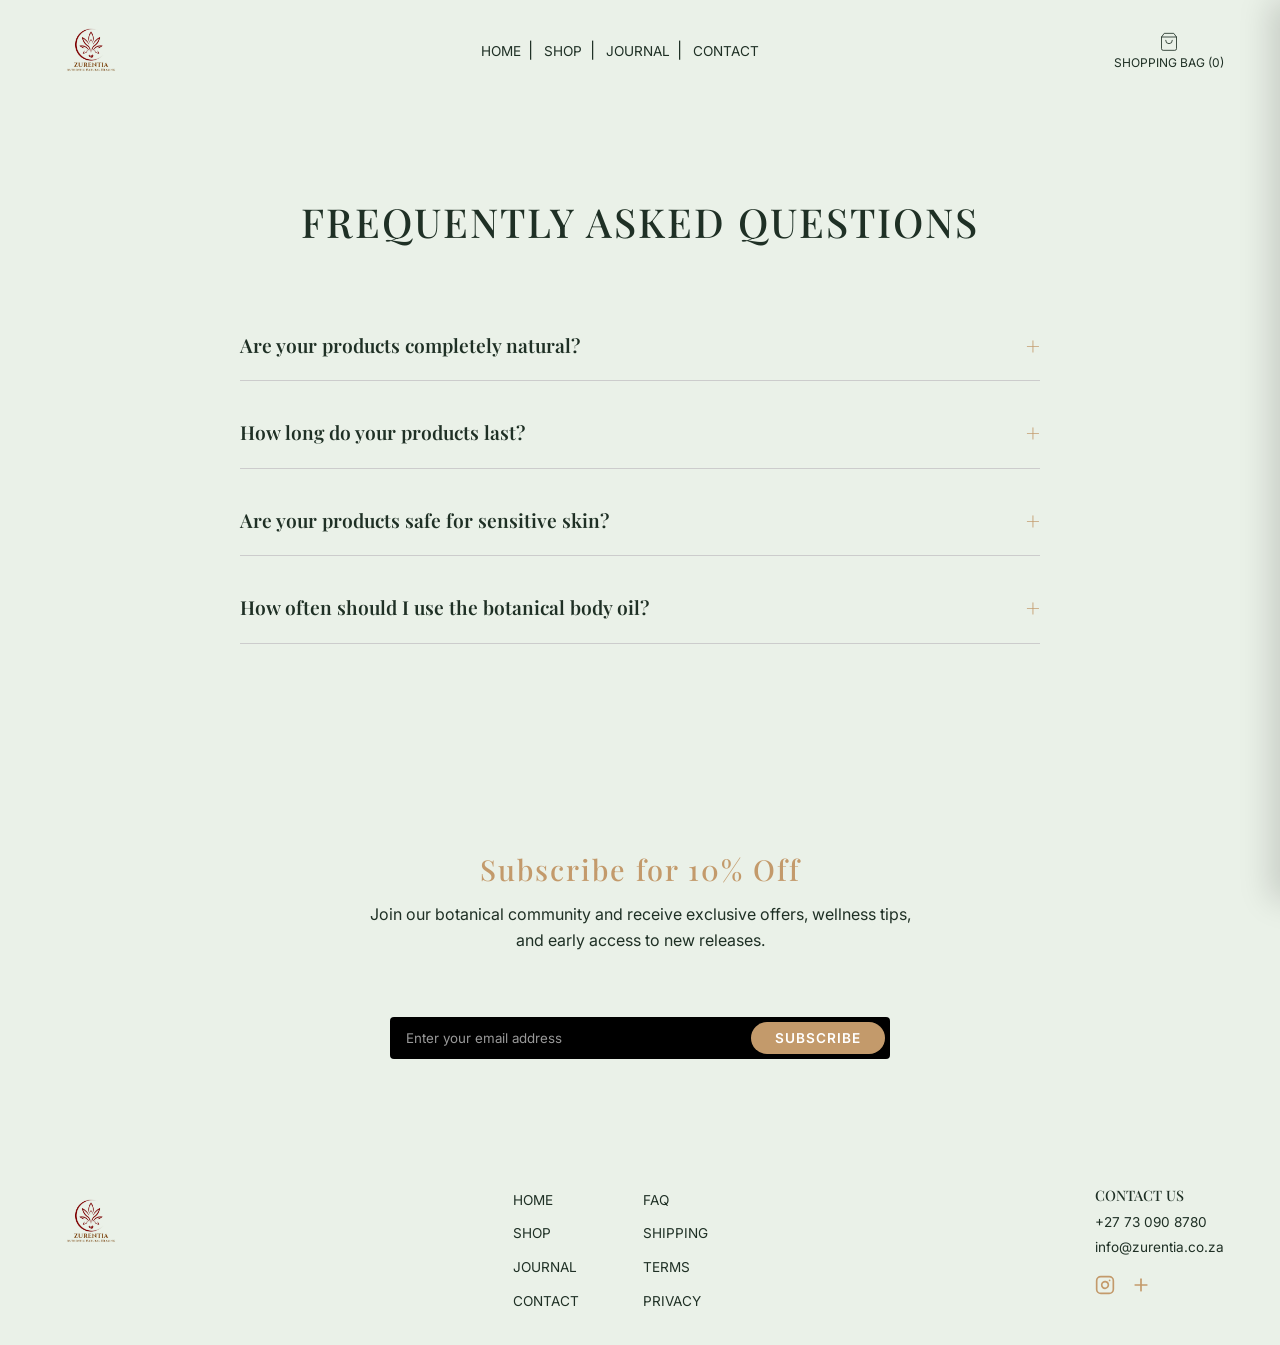
==== commit 8d8ba1b3: "Implement SEO, aesthetic UI improvements, mobile responsiveness, and functional shop redirects" ====
--- a/faq.html
+++ b/faq.html
@@ -3,17 +3,77 @@
 <head>
     <meta charset="UTF-8">
     <meta name="viewport" content="width=device-width, initial-scale=1.0">
+    <!-- Basic SEO -->
     <meta name="description" content="Frequently Asked Questions about Zurentia's natural healing products.">
+    <link rel="canonical" href="https://www.zurentia.co.za/faq.html">
     <title>FAQ | Zurentia | Authentic Natural Healing</title>
+    
+    <!-- Open Graph -->
+    <meta property="og:type" content="website">
+    <meta property="og:url" content="https://www.zurentia.co.za/faq.html">
+    <meta property="og:title" content="FAQ | Zurentia | Authentic Natural Healing">
+    <meta property="og:description" content="Frequently Asked Questions about Zurentia's natural healing products.">
+    <meta property="og:image" content="https://www.zurentia.co.za/assets/hero_bg_new.png">
+    
+    <!-- Twitter Cards -->
+    <meta name="twitter:card" content="summary_large_image">
+    <meta name="twitter:title" content="FAQ | Zurentia | Authentic Natural Healing">
+    <meta name="twitter:description" content="Frequently Asked Questions about Zurentia's natural healing products.">
+    
+    <!-- Geographic Meta Tags (Local SEO) -->
+    <meta name="geo.region" content="ZA">
+    <meta name="geo.placename" content="South Africa">
+
+    <!-- JSON-LD Structured Data (AEO/GEO) -->
+    <script type="application/ld+json">
+    {
+      "@context": "https://schema.org",
+      "@type": "FAQPage",
+      "mainEntity": [
+        {
+          "@type": "Question",
+          "name": "Are your products completely natural?",
+          "acceptedAnswer": {
+            "@type": "Answer",
+            "text": "Yes. We pride ourselves on using 100% natural, sustainably sourced botanical ingredients. We never use synthetic fragrances, parabens, or artificial colors in our formulations."
+          }
+        },
+        {
+          "@type": "Question",
+          "name": "How long do your products last?",
+          "acceptedAnswer": {
+            "@type": "Answer",
+            "text": "Because we don't use chemical preservatives, our products have a natural shelf life of approximately 6 to 12 months. We recommend keeping them out of direct sunlight and in a cool, dry place to maintain their potency."
+          }
+        },
+        {
+          "@type": "Question",
+          "name": "Are your products safe for sensitive skin?",
+          "acceptedAnswer": {
+            "@type": "Answer",
+            "text": "Our ingredients are chosen for their gentle, healing properties, making them generally safe for all skin types. However, because botanicals are potent, we recommend doing a small patch test before full use if you have highly sensitive skin or known plant allergies."
+          }
+        },
+        {
+          "@type": "Question",
+          "name": "How often should I use the botanical body oil?",
+          "acceptedAnswer": {
+            "@type": "Answer",
+            "text": "For best results, we recommend applying our body oils daily, ideally right after a warm bath or shower when your skin is slightly damp, allowing it to deeply absorb the nourishing oils."
+          }
+        }
+      ]
+    }
+    </script>
     <link href="https://fonts.googleapis.com/css2?family=Playfair+Display:ital,wght@0,400..900;1,400..900&family=Inter:wght@300;400;500;600&display=swap" rel="stylesheet">
-    <link rel="icon" type="image/png" href="assets/logo.png">
+    <link rel="icon" type="image/png" href="assets/logo.webp">
     <link rel="stylesheet" href="styles.css">
 </head>
 <body>
     <header class="site-header">
         <div class="container header-inner">
             <div class="logo">
-                <a href="index.html"><img src="assets/logo.png" alt="Zurentia Logo" id="logo-img"></a>
+                <a href="index.html"><img src="assets/logo.webp" alt="Zurentia Logo" id="logo-img"></a>
             </div>
             <nav class="main-nav" id="main-nav">
                 <ul>
@@ -74,7 +134,7 @@
     <footer class="site-footer">
         <div class="container footer-inner">
             <div class="footer-logo logo">
-                <img src="assets/logo.png" alt="Zurentia Logo" class="bw-logo">
+                <img src="assets/logo.webp" alt="Zurentia Logo" class="bw-logo">
             </div>
             <div class="footer-links">
                 <ul>
@@ -93,7 +153,7 @@
             <div class="footer-contact">
                 <h4>CONTACT US</h4>
                 <p>+27 73 090 8780</p>
-                <p><a href="mailto:hello@zurentia.com">hello@zurentia.com</a></p>
+                <p><a href="mailto:info@zurentia.co.za">info@zurentia.co.za</a></p>
                 <div class="social-links">
                     <a href="#" aria-label="Instagram"><svg aria-hidden="true" xmlns="http://www.w3.org/2000/svg" width="20" height="20" viewBox="0 0 24 24" fill="none" stroke="currentColor" stroke-width="2" stroke-linecap="round" stroke-linejoin="round"><rect x="2" y="2" width="20" height="20" rx="5" ry="5"></rect><path d="M16 11.37A4 4 0 1 1 12.63 8 4 4 0 0 1 16 11.37z"></path><line x1="17.5" y1="6.5" x2="17.51" y2="6.5"></line></svg></a>
                     <a href="#" aria-label="Facebook"><svg aria-hidden="true" xmlns="http://www.w3.org/2000/svg" width="20" height="20" viewBox="0 0 24 24" fill="none" stroke="currentColor" stroke-width="2" stroke-linecap="round" stroke-linejoin="round"><line x1="12" y1="5" x2="12" y2="19"></line><line x1="5" y1="12" x2="19" y2="12"></line></svg></a>
--- a/styles.css
+++ b/styles.css
@@ -44,6 +44,7 @@
 }
 
 html {
+    overflow-x: hidden;
     scroll-behavior: smooth;
 }
 
@@ -130,8 +131,8 @@
 
 .btn-primary:hover {
     background-color: var(--clr-accent-gold-hover);
-    transform: translateY(-2px);
-    box-shadow: var(--shadow-sm);
+    transform: translateY(-4px) scale(1.02);
+    box-shadow: 0 8px 15px rgba(195, 154, 107, 0.3);
 }
 
 .btn-secondary {
@@ -143,7 +144,8 @@
 
 .btn-secondary:hover {
     background-color: var(--clr-accent-gold-hover);
-    transform: translateY(-2px);
+    transform: translateY(-3px) scale(1.02);
+    box-shadow: 0 6px 12px rgba(195, 154, 107, 0.2);
 }
 
 .btn-outline {
@@ -159,13 +161,13 @@
 }
 
 .btn-whatsapp {
-    background-color: #25D366;
+    background-color: var(--clr-bg-dark);
     color: white;
     width: 100%;
 }
 
 .btn-whatsapp:hover {
-    background-color: #1ebe56;
+    background-color: var(--clr-accent-gold);
     transform: translateY(-2px);
     box-shadow: var(--shadow-sm);
 }
@@ -386,7 +388,7 @@
 
 .products-grid {
     display: grid;
-    grid-template-columns: 1fr 1fr;
+    grid-template-columns: repeat(auto-fill, minmax(min(100%, 200px), 1fr));
     gap: var(--space-md);
 }
 
@@ -399,7 +401,16 @@
 }
 
 .product-card:hover {
-    transform: translateY(-5px);
+    transform: translateY(-8px);
+}
+
+.product-card:hover .product-image {
+    box-shadow: 0 15px 30px rgba(0,0,0,0.12);
+    border-color: rgba(255,255,255,0.7);
+}
+
+.product-card:hover .product-image img {
+    transform: scale(1.05);
 }
 
 .product-image {
@@ -409,12 +420,15 @@
     margin-bottom: var(--space-sm);
     border: 5px solid rgba(255,255,255,0.4); /* subtle frame */
     box-shadow: 0 10px 20px rgba(0,0,0,0.05);
+    transition: all 0.4s ease;
+    overflow: hidden;
 }
 
 .product-image img {
     width: 100%;
     height: 100%;
     object-fit: cover;
+    transition: transform 0.5s cubic-bezier(0.25, 0.46, 0.45, 0.94);
 }
 
 .badge {
@@ -514,7 +528,7 @@
 
 .journal-grid {
     display: grid;
-    grid-template-columns: repeat(3, 1fr);
+    grid-template-columns: repeat(auto-fill, minmax(min(100%, 280px), 1fr));
     gap: var(--space-md);
 }
 
@@ -676,9 +690,6 @@
     .products-section {
         grid-template-columns: 1fr;
     }
-    .journal-grid {
-        grid-template-columns: 1fr;
-    }
     .hero-text-box {
         text-align: center;
         margin: 0 auto;
@@ -767,7 +778,11 @@
 
 .modal-content {
     position: relative;
-    background: var(--clr-bg-primary);
+    background: rgba(234, 241, 232, 0.85); /* var(--clr-bg-primary) with opacity */
+    backdrop-filter: blur(16px);
+    -webkit-backdrop-filter: blur(16px);
+    border: 1px solid rgba(255, 255, 255, 0.4);
+    box-shadow: 0 25px 50px rgba(0,0,0,0.15);
     width: 90%;
     max-width: 800px;
     border-radius: 10px;
@@ -893,9 +908,12 @@
     width: 100%;
     max-width: 400px;
     height: 100vh;
-    background-color: var(--clr-bg-primary);
+    background-color: rgba(234, 241, 232, 0.9);
+    backdrop-filter: blur(12px);
+    -webkit-backdrop-filter: blur(12px);
+    border-left: 1px solid rgba(255, 255, 255, 0.3);
     z-index: 1100;
-    box-shadow: -5px 0 15px rgba(0,0,0,0.1);
+    box-shadow: -10px 0 30px rgba(0,0,0,0.15);
     display: flex;
     flex-direction: column;
     transition: right 0.4s cubic-bezier(0.175, 0.885, 0.32, 1);
@@ -1521,3 +1539,197 @@
         overflow-y: auto;
     }
 }
+
+/* ==========================================================================
+   Shop New Layout Features
+   ========================================================================== */
+.sort-dropdown {
+    width: 100%;
+    padding: 0.8rem;
+    border: 1px solid var(--clr-border);
+    border-radius: 5px;
+    font-family: var(--font-body);
+    background-color: white;
+    cursor: pointer;
+    font-size: 0.9rem;
+    outline: none;
+}
+
+.active-filters-container {
+    display: flex;
+    flex-wrap: wrap;
+    gap: 0.5rem;
+    margin-bottom: var(--space-md);
+}
+
+.filter-pill {
+    background-color: var(--clr-bg-secondary);
+    color: var(--clr-text-primary);
+    padding: 0.3rem 0.8rem;
+    border-radius: 20px;
+    font-size: 0.8rem;
+    display: flex;
+    align-items: center;
+    gap: 0.3rem;
+    border: 1px solid var(--clr-border);
+}
+
+.filter-pill-close {
+    background: none;
+    border: none;
+    cursor: pointer;
+    font-size: 1.1rem;
+    color: var(--clr-text-muted);
+    line-height: 1;
+    display: inline-flex;
+}
+
+.filter-pill-close:hover {
+    color: red;
+}
+
+/* ==========================================================================
+   Newsletter Section
+   ========================================================================== */
+.newsletter-section {
+    background-color: var(--clr-bg-primary);
+    padding: var(--space-xl) var(--space-md);
+    border-top: 1px solid var(--clr-border);
+}
+.newsletter-section .container {
+    max-width: 600px;
+    margin: 0 auto;
+    text-align: center;
+}
+.newsletter-section h2 {
+    color: var(--clr-accent-gold);
+    margin-bottom: var(--space-sm);
+}
+.newsletter-section p {
+    margin-bottom: var(--space-lg);
+    color: var(--clr-text-secondary);
+}
+.newsletter-form {
+    display: flex;
+    gap: 10px;
+}
+.newsletter-form input {
+    flex: 1;
+    padding: 0.8rem 1rem;
+    border: 1px solid var(--clr-border);
+    border-radius: 4px;
+    font-family: inherit;
+}
+.newsletter-form button {
+    flex-shrink: 0;
+}
+@media (max-width: 600px) {
+    .newsletter-form {
+        flex-direction: column;
+    }
+    .whatsapp-float {
+        bottom: 70px; /* Above mobile scroll-to-top */
+    }
+}
+
+/* ==========================================================================
+   Product Rating
+   ========================================================================== */
+.product-rating {
+    margin-bottom: var(--space-sm);
+    display: flex;
+    align-items: center;
+    justify-content: center;
+    gap: 5px;
+}
+.product-rating .stars {
+    color: #FFD700;
+    font-size: 1.1rem;
+    letter-spacing: 2px;
+}
+.product-rating .count {
+    font-size: 0.8rem;
+    color: var(--clr-text-muted);
+}
+
+/* ==========================================================================
+   WhatsApp Float Widget (Repaired)
+   ========================================================================== */
+.whatsapp-float {
+    position: fixed;
+    bottom: 20px;
+    right: 70px;
+    background-color: var(--clr-bg-dark);
+    color: #FFF;
+    border-radius: 50%;
+    width: 50px;
+    height: 50px;
+    display: flex;
+    align-items: center;
+    justify-content: center;
+    box-shadow: 0 4px 10px rgba(0,0,0,0.15);
+    z-index: 100;
+    transition: transform var(--transition-base), box-shadow var(--transition-base), background-color var(--transition-base);
+}
+.whatsapp-float:hover {
+    transform: translateY(-3px) scale(1.05);
+    box-shadow: 0 6px 14px rgba(0,0,0,0.2);
+    background-color: var(--clr-accent-gold);
+    color: #FFF;
+}
+.whatsapp-float svg {
+    width: 28px;
+    height: 28px;
+}
+@media (max-width: 768px) {
+    .whatsapp-float {
+        bottom: 70px; /* Above mobile scroll-to-top */
+    }
+}
+
+/* ==========================================================================
+   Comprehensive Mobile Optimizations
+   ========================================================================== */
+@media (max-width: 900px) {
+    .search-bar {
+        width: 100%;
+        max-width: 350px;
+    }
+    .promo-content p {
+        max-width: 100%;
+    }
+}
+
+@media (max-width: 480px) {
+    .logo img {
+        height: 50px;
+    }
+    .brand-name {
+        font-size: 1rem;
+    }
+    .hero {
+        min-height: 400px;
+        height: 70vh;
+    }
+    .hero h1 {
+        font-size: 1.5rem;
+    }
+    .hero p {
+        font-size: 0.85rem;
+    }
+    .hero-text-box {
+        padding: var(--space-sm);
+    }
+    .promo-content h2 {
+        font-size: 1.8rem;
+    }
+    .journal-card h3 {
+        font-size: 1rem;
+    }
+    .products-section, .journal-section {
+        padding: var(--space-lg) 0;
+    }
+    .footer-inner {
+        padding: var(--space-md) 0;
+    }
+}
